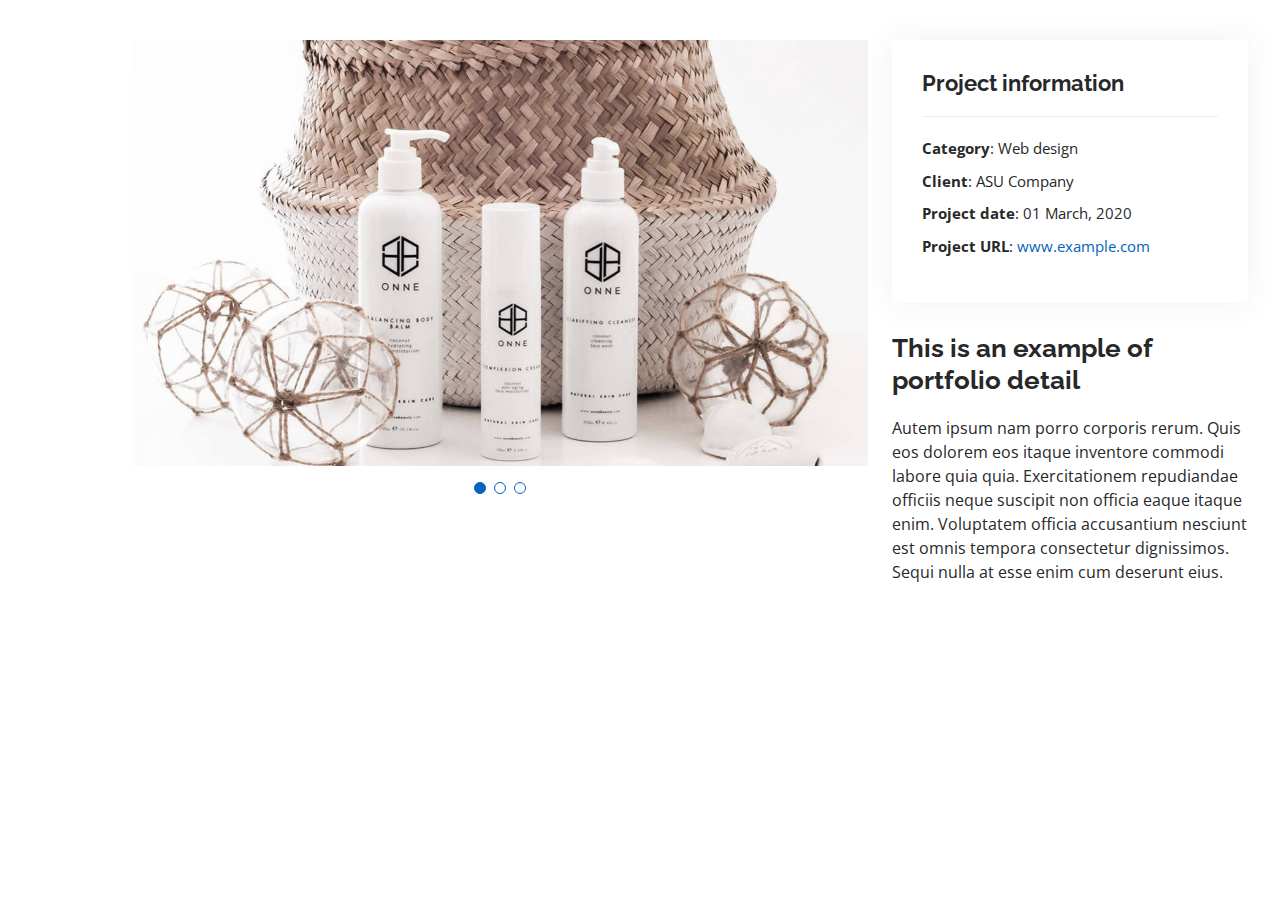
==== portfolio-details.html @ 49f3bea1 "commit inicial" ====
<!DOCTYPE html>
<html lang="en">

<head>
  <meta charset="utf-8">
  <meta content="width=device-width, initial-scale=1.0" name="viewport">

  <title>Portfolio Details - Personal Bootstrap Template</title>
  <meta content="" name="description">
  <meta content="" name="keywords">

  <!-- Favicons -->
  <link href="assets/img/favicon.png" rel="icon">
  <link href="assets/img/apple-touch-icon.png" rel="apple-touch-icon">

  <!-- Google Fonts -->
  <link href="https://fonts.googleapis.com/css?family=Open+Sans:300,300i,400,400i,600,600i,700,700i|Raleway:300,300i,400,400i,500,500i,600,600i,700,700i|Poppins:300,300i,400,400i,500,500i,600,600i,700,700i" rel="stylesheet">

  <!-- Vendor CSS Files -->
  <link href="assets/vendor/aos/aos.css" rel="stylesheet">
  <link href="assets/vendor/bootstrap/css/bootstrap.min.css" rel="stylesheet">
  <link href="assets/vendor/bootstrap-icons/bootstrap-icons.css" rel="stylesheet">
  <link href="assets/vendor/boxicons/css/boxicons.min.css" rel="stylesheet">
  <link href="assets/vendor/glightbox/css/glightbox.min.css" rel="stylesheet">
  <link href="assets/vendor/swiper/swiper-bundle.min.css" rel="stylesheet">

  <!-- Template Main CSS File -->
  <link href="assets/css/style.css" rel="stylesheet">

  <!-- =======================================================
  * Template Name: MyResume
  * Updated: Jul 27 2023 with Bootstrap v5.3.1
  * Template URL: https://bootstrapmade.com/free-html-bootstrap-template-my-resume/
  * Author: BootstrapMade.com
  * License: https://bootstrapmade.com/license/
  ======================================================== -->
</head>

<body>

  <main id="main">

    <!-- ======= Portfolio Details Section ======= -->
    <section id="portfolio-details" class="portfolio-details">
      <div class="container">

        <div class="row gy-4">

          <div class="col-lg-8">
            <div class="portfolio-details-slider swiper">
              <div class="swiper-wrapper align-items-center">

                <div class="swiper-slide">
                  <img src="assets/img/portfolio/portfolio-details-1.jpg" alt="">
                </div>

                <div class="swiper-slide">
                  <img src="assets/img/portfolio/portfolio-details-2.jpg" alt="">
                </div>

                <div class="swiper-slide">
                  <img src="assets/img/portfolio/portfolio-details-3.jpg" alt="">
                </div>

              </div>
              <div class="swiper-pagination"></div>
            </div>
          </div>

          <div class="col-lg-4">
            <div class="portfolio-info">
              <h3>Project information</h3>
              <ul>
                <li><strong>Category</strong>: Web design</li>
                <li><strong>Client</strong>: ASU Company</li>
                <li><strong>Project date</strong>: 01 March, 2020</li>
                <li><strong>Project URL</strong>: <a href="#">www.example.com</a></li>
              </ul>
            </div>
            <div class="portfolio-description">
              <h2>This is an example of portfolio detail</h2>
              <p>
                Autem ipsum nam porro corporis rerum. Quis eos dolorem eos itaque inventore commodi labore quia quia. Exercitationem repudiandae officiis neque suscipit non officia eaque itaque enim. Voluptatem officia accusantium nesciunt est omnis tempora consectetur dignissimos. Sequi nulla at esse enim cum deserunt eius.
              </p>
            </div>
          </div>

        </div>

      </div>
    </section><!-- End Portfolio Details Section -->

  </main><!-- End #main -->

  <div id="preloader"></div>
  <a href="#" class="back-to-top d-flex align-items-center justify-content-center"><i class="bi bi-arrow-up-short"></i></a>

  <!-- Vendor JS Files -->
  <script src="assets/vendor/purecounter/purecounter_vanilla.js"></script>
  <script src="assets/vendor/aos/aos.js"></script>
  <script src="assets/vendor/bootstrap/js/bootstrap.bundle.min.js"></script>
  <script src="assets/vendor/glightbox/js/glightbox.min.js"></script>
  <script src="assets/vendor/isotope-layout/isotope.pkgd.min.js"></script>
  <script src="assets/vendor/swiper/swiper-bundle.min.js"></script>
  <script src="assets/vendor/typed.js/typed.umd.js"></script>
  <script src="assets/vendor/waypoints/noframework.waypoints.js"></script>
  <script src="assets/vendor/php-email-form/validate.js"></script>

  <!-- Template Main JS File -->
  <script src="assets/js/main.js"></script>

</body>

</html>
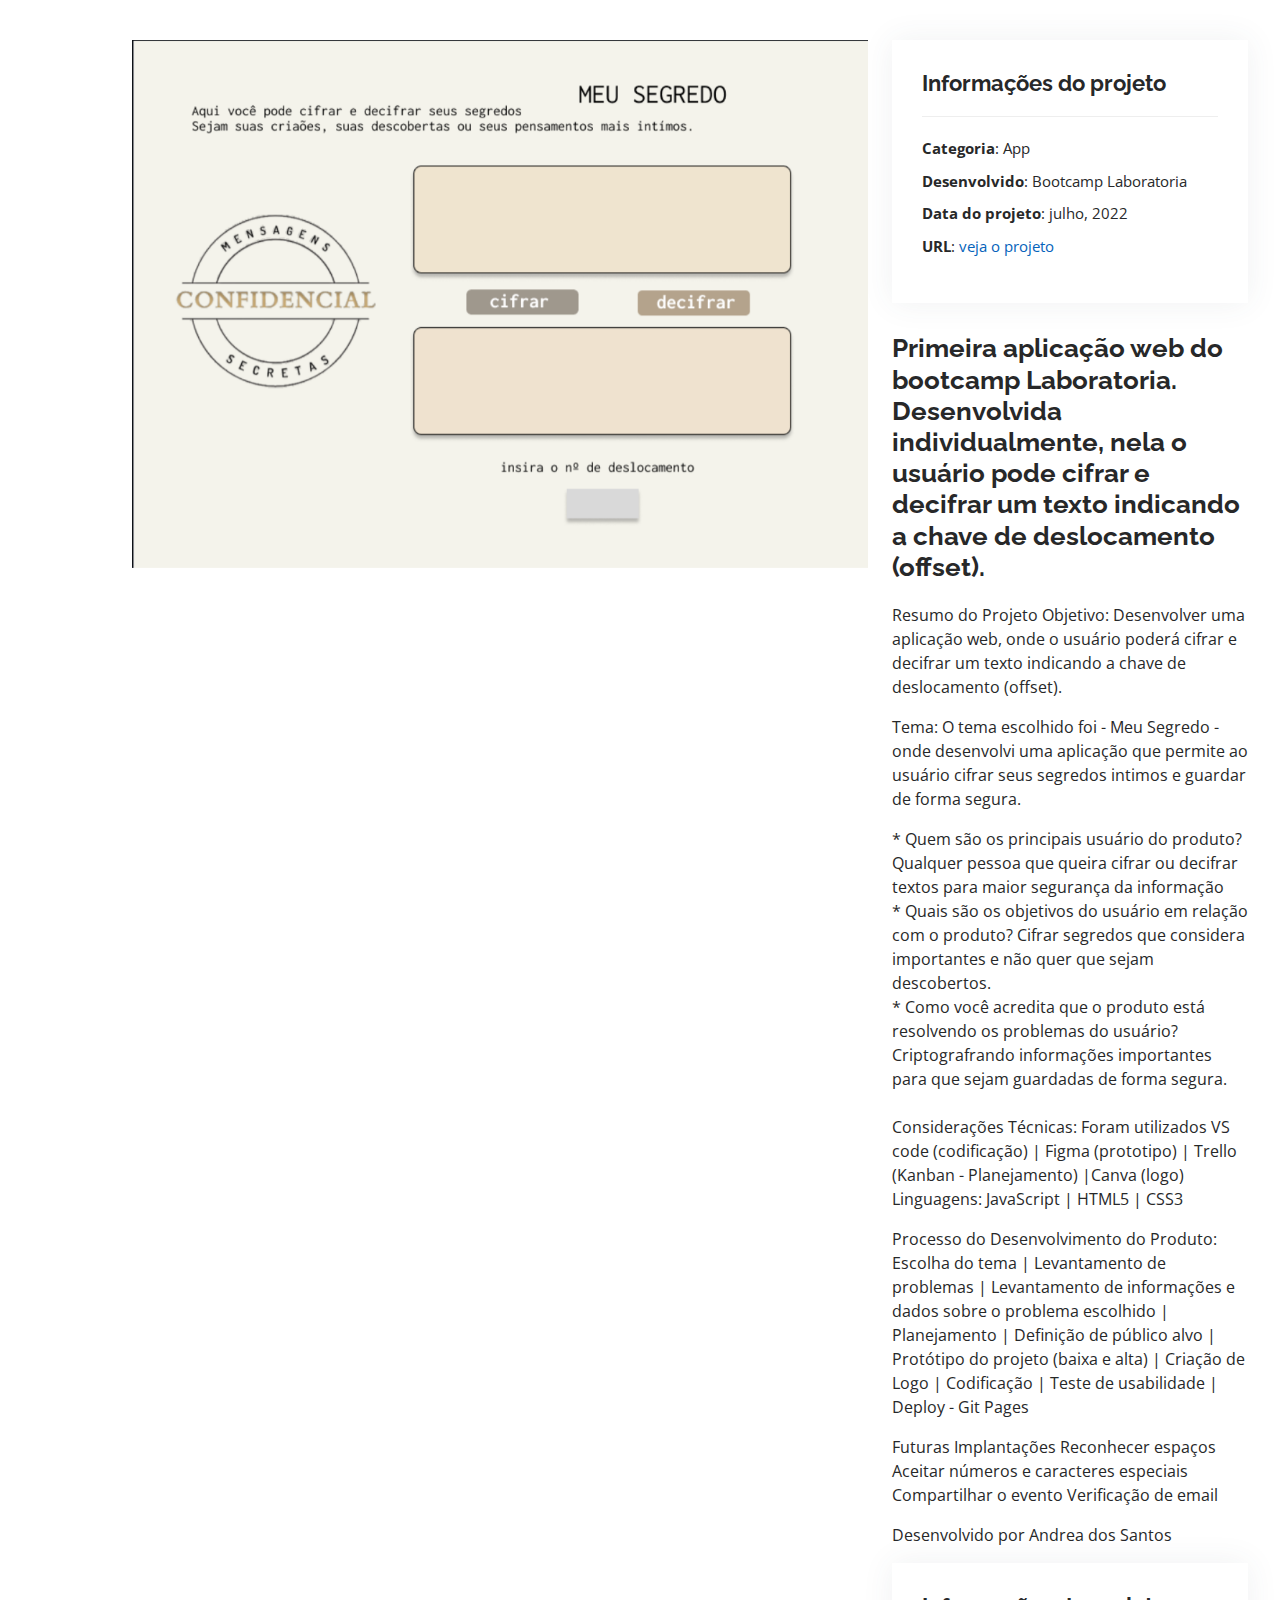
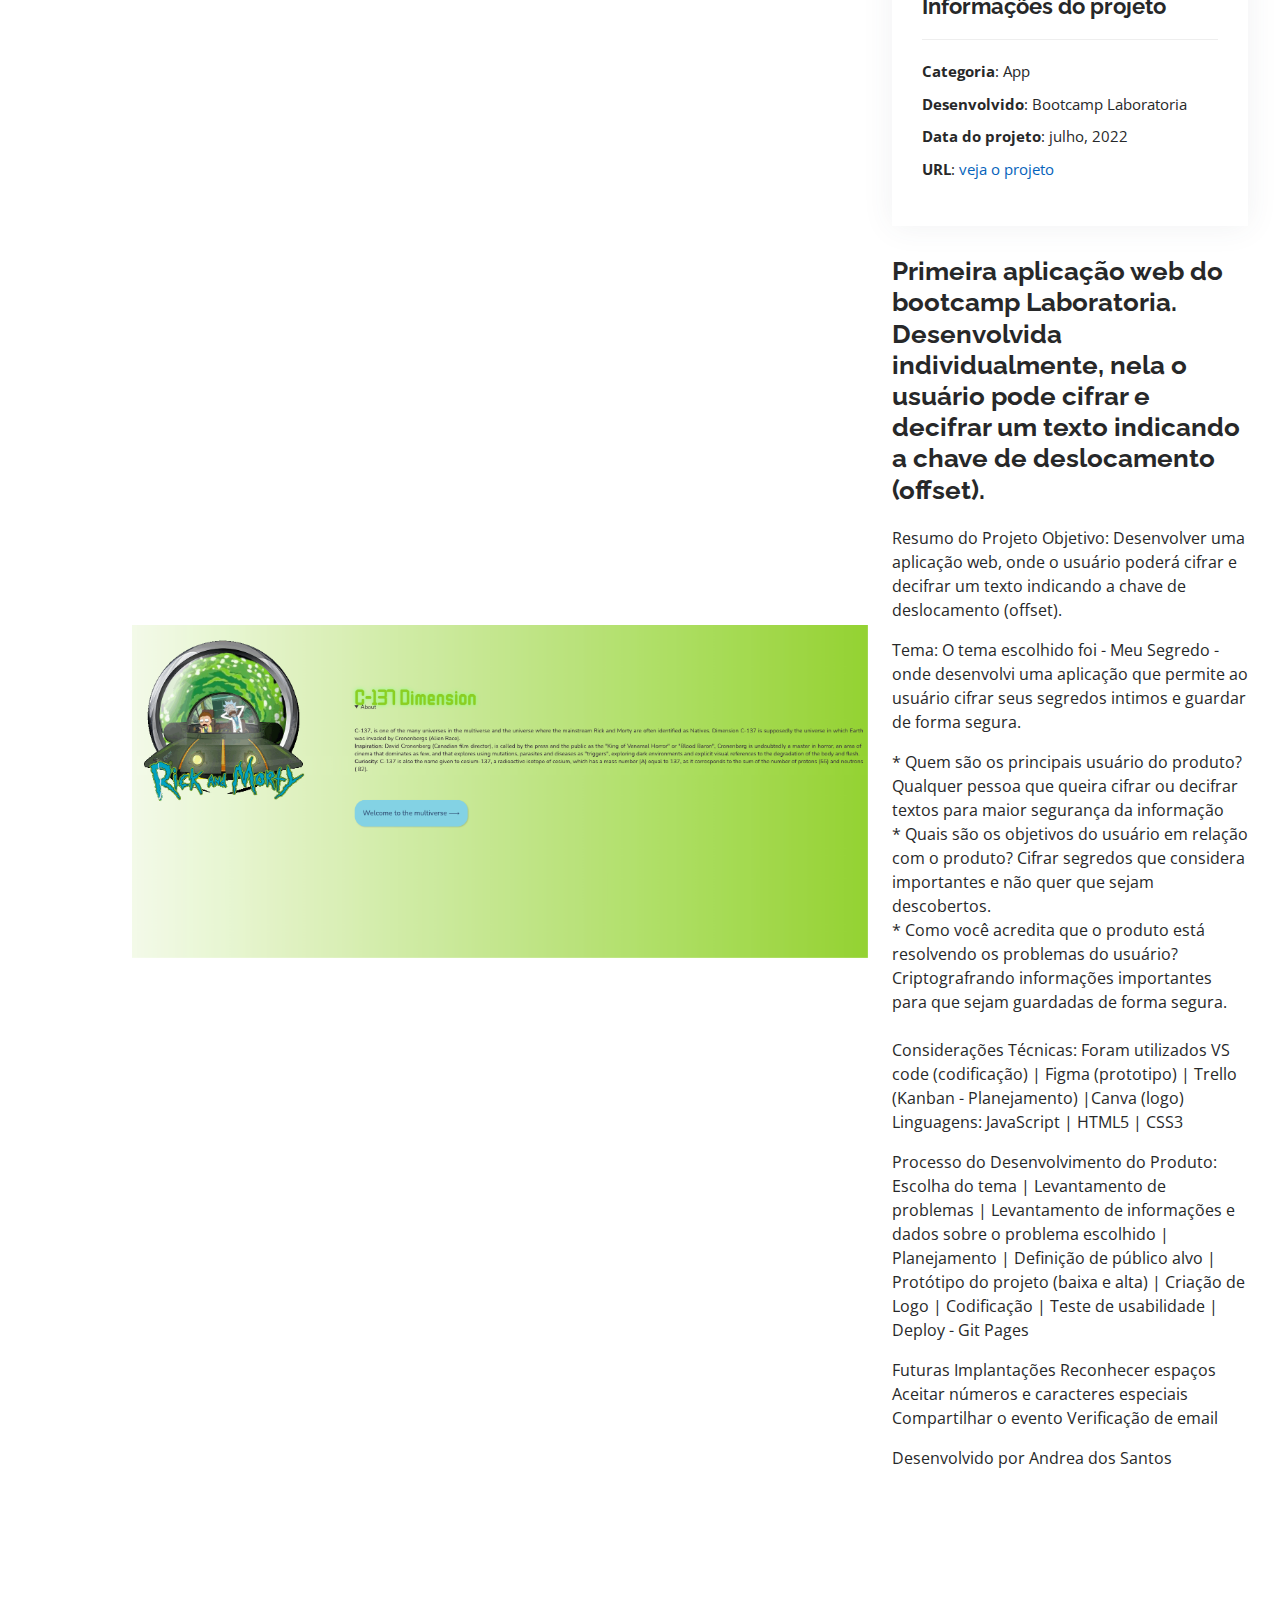
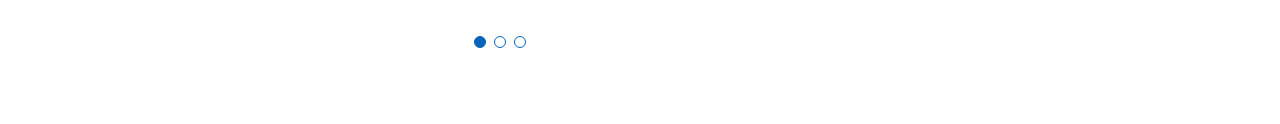
==== commit 9c088436: "fix: correção da palavra portfólio" ====
--- a/portfolio-details.html
+++ b/portfolio-details.html
@@ -14,7 +14,9 @@
   <link href="assets/img/apple-touch-icon.png" rel="apple-touch-icon">
 
   <!-- Google Fonts -->
-  <link href="https://fonts.googleapis.com/css?family=Open+Sans:300,300i,400,400i,600,600i,700,700i|Raleway:300,300i,400,400i,500,500i,600,600i,700,700i|Poppins:300,300i,400,400i,500,500i,600,600i,700,700i" rel="stylesheet">
+  <link
+    href="https://fonts.googleapis.com/css?family=Open+Sans:300,300i,400,400i,600,600i,700,700i|Raleway:300,300i,400,400i,500,500i,600,600i,700,700i|Poppins:300,300i,400,400i,500,500i,600,600i,700,700i"
+    rel="stylesheet">
 
   <!-- Vendor CSS Files -->
   <link href="assets/vendor/aos/aos.css" rel="stylesheet">
@@ -29,7 +31,7 @@
 
   <!-- =======================================================
   * Template Name: MyResume
-  * Updated: Jul 27 2023 with Bootstrap v5.3.1
+  * Updated: Jul 27 2023 with Bootstrap v5.3.1
   * Template URL: https://bootstrapmade.com/free-html-bootstrap-template-my-resume/
   * Author: BootstrapMade.com
   * License: https://bootstrapmade.com/license/
@@ -51,16 +53,9 @@
               <div class="swiper-wrapper align-items-center">
 
                 <div class="swiper-slide">
-                  <img src="assets/img/portfolio/portfolio-details-1.jpg" alt="">
-                </div>
-
-                <div class="swiper-slide">
-                  <img src="assets/img/portfolio/portfolio-details-2.jpg" alt="">
-                </div>
-
-                <div class="swiper-slide">
-                  <img src="assets/img/portfolio/portfolio-details-3.jpg" alt="">
-                </div>
+                  <img src="assets/img/portfolio/portfolio-1.jpg" alt="">
+                </div>
+
 
               </div>
               <div class="swiper-pagination"></div>
@@ -69,18 +64,149 @@
 
           <div class="col-lg-4">
             <div class="portfolio-info">
-              <h3>Project information</h3>
+              <h3>Informações do projeto</h3>
               <ul>
-                <li><strong>Category</strong>: Web design</li>
-                <li><strong>Client</strong>: ASU Company</li>
-                <li><strong>Project date</strong>: 01 March, 2020</li>
-                <li><strong>Project URL</strong>: <a href="#">www.example.com</a></li>
+                <li><strong>Categoria</strong>: App</li>
+                <li><strong>Desenvolvido</strong>: Bootcamp Laboratoria</li>
+                <li><strong>Data do projeto</strong>: julho, 2022</li>
+                <li><strong>URL</strong>: <a href="https://canzua.github.io/SAP008-cipher/">veja o projeto</a></li>
               </ul>
             </div>
             <div class="portfolio-description">
-              <h2>This is an example of portfolio detail</h2>
-              <p>
-                Autem ipsum nam porro corporis rerum. Quis eos dolorem eos itaque inventore commodi labore quia quia. Exercitationem repudiandae officiis neque suscipit non officia eaque itaque enim. Voluptatem officia accusantium nesciunt est omnis tempora consectetur dignissimos. Sequi nulla at esse enim cum deserunt eius.
+              <h2>Primeira aplicação web do bootcamp Laboratoria. Desenvolvida individualmente, nela o usuário pode
+                cifrar e decifrar um texto indicando a chave de deslocamento (offset).</h2>
+              <p>
+                Resumo do Projeto
+                Objetivo: Desenvolver uma aplicação web, onde o usuário poderá cifrar e decifrar um texto indicando a
+                chave de deslocamento (offset).
+              </p>
+              <p>
+                Tema: O tema escolhido foi - Meu Segredo - onde desenvolvi uma aplicação que permite ao usuário cifrar
+                seus segredos intimos e guardar de forma segura.
+
+              </p>
+              * Quem são os principais usuário do produto? Qualquer pessoa que queira cifrar ou decifrar textos para maior
+              segurança da informação
+              <br>
+              * Quais são os objetivos do usuário em relação com o produto? Cifrar segredos que considera importantes e
+              não quer que sejam descobertos.
+              <br>
+              * Como você acredita que o produto está resolvendo os problemas do usuário? Criptografrando informações
+              importantes para que sejam guardadas de forma segura.
+              <p><br>
+                Considerações Técnicas: Foram utilizados VS code (codificação) | Figma (prototipo) | Trello (Kanban - Planejamento) |Canva (logo)
+
+                Linguagens: JavaScript | HTML5 | CSS3
+
+              </p>
+              <p>
+                Processo do Desenvolvimento do Produto:
+                Escolha do tema |
+                Levantamento de problemas |
+                Levantamento de informações e dados sobre o problema escolhido |
+                Planejamento |
+                Definição de público alvo |
+                Protótipo do projeto (baixa e alta) |
+                Criação de Logo |
+                Codificação |
+                Teste de usabilidade |
+                Deploy - Git Pages
+              </p>
+              <p>
+                Futuras Implantações
+                Reconhecer espaços
+                Aceitar números e caracteres especiais
+                Compartilhar o evento
+                Verificação de email
+              </p>
+              Desenvolvido por Andrea dos Santos
+              </p>
+            </div>
+          </div>
+
+        </div>
+
+      </div>
+      <div class="container">
+
+        <div class="row gy-4">
+
+          <div class="col-lg-8">
+            <div class="portfolio-details-slider swiper">
+              <div class="swiper-wrapper align-items-center">
+
+                <div class="swiper-slide">
+                  <img src="assets/img/portfolio/portfolio-2.1.jpg" alt="">
+                </div>
+                <div class="swiper-slide">
+                  <img src="assets/img/portfolio/portfolio-2.2.jpg" alt="">
+                </div>
+                <div class="swiper-slide">
+                  <img src="assets/img/portfolio/portfolio-2.3.jpg" alt="">
+                </div>
+              </div>
+              <div class="swiper-pagination"></div>
+            </div>
+          </div>
+
+          <div class="col-lg-4">
+            <div class="portfolio-info">
+              <h3>Informações do projeto</h3>
+              <ul>
+                <li><strong>Categoria</strong>: App</li>
+                <li><strong>Desenvolvido</strong>: Bootcamp Laboratoria</li>
+                <li><strong>Data do projeto</strong>: julho, 2022</li>
+                <li><strong>URL</strong>: <a href="https://canzua.github.io/SAP008-cipher/">veja o projeto</a></li>
+              </ul>
+            </div>
+            <div class="portfolio-description">
+              <h2>Primeira aplicação web do bootcamp Laboratoria. Desenvolvida individualmente, nela o usuário pode
+                cifrar e decifrar um texto indicando a chave de deslocamento (offset).</h2>
+              <p>
+                Resumo do Projeto
+                Objetivo: Desenvolver uma aplicação web, onde o usuário poderá cifrar e decifrar um texto indicando a
+                chave de deslocamento (offset).
+              </p>
+              <p>
+                Tema: O tema escolhido foi - Meu Segredo - onde desenvolvi uma aplicação que permite ao usuário cifrar
+                seus segredos intimos e guardar de forma segura.
+
+              </p>
+              * Quem são os principais usuário do produto? Qualquer pessoa que queira cifrar ou decifrar textos para maior
+              segurança da informação
+              <br>
+              * Quais são os objetivos do usuário em relação com o produto? Cifrar segredos que considera importantes e
+              não quer que sejam descobertos.
+              <br>
+              * Como você acredita que o produto está resolvendo os problemas do usuário? Criptografrando informações
+              importantes para que sejam guardadas de forma segura.
+              <p><br>
+                Considerações Técnicas: Foram utilizados VS code (codificação) | Figma (prototipo) | Trello (Kanban - Planejamento) |Canva (logo)
+
+                Linguagens: JavaScript | HTML5 | CSS3
+
+              </p>
+              <p>
+                Processo do Desenvolvimento do Produto:
+                Escolha do tema |
+                Levantamento de problemas |
+                Levantamento de informações e dados sobre o problema escolhido |
+                Planejamento |
+                Definição de público alvo |
+                Protótipo do projeto (baixa e alta) |
+                Criação de Logo |
+                Codificação |
+                Teste de usabilidade |
+                Deploy - Git Pages
+              </p>
+              <p>
+                Futuras Implantações
+                Reconhecer espaços
+                Aceitar números e caracteres especiais
+                Compartilhar o evento
+                Verificação de email
+              </p>
+              Desenvolvido por Andrea dos Santos
               </p>
             </div>
           </div>
@@ -93,7 +219,8 @@
   </main><!-- End #main -->
 
   <div id="preloader"></div>
-  <a href="#" class="back-to-top d-flex align-items-center justify-content-center"><i class="bi bi-arrow-up-short"></i></a>
+  <a href="#" class="back-to-top d-flex align-items-center justify-content-center"><i
+      class="bi bi-arrow-up-short"></i></a>
 
   <!-- Vendor JS Files -->
   <script src="assets/vendor/purecounter/purecounter_vanilla.js"></script>
--- a/assets/css/style.css
+++ b/assets/css/style.css
@@ -274,7 +274,7 @@
 #hero {
   width: 100%;
   height: 100vh;
-  background: url("../img/hero-bg.jpg") top right no-repeat;
+  background: url("../img/hero-bg.jpg") center center no-repeat;
   background-size: cover;
   position: relative;
 }
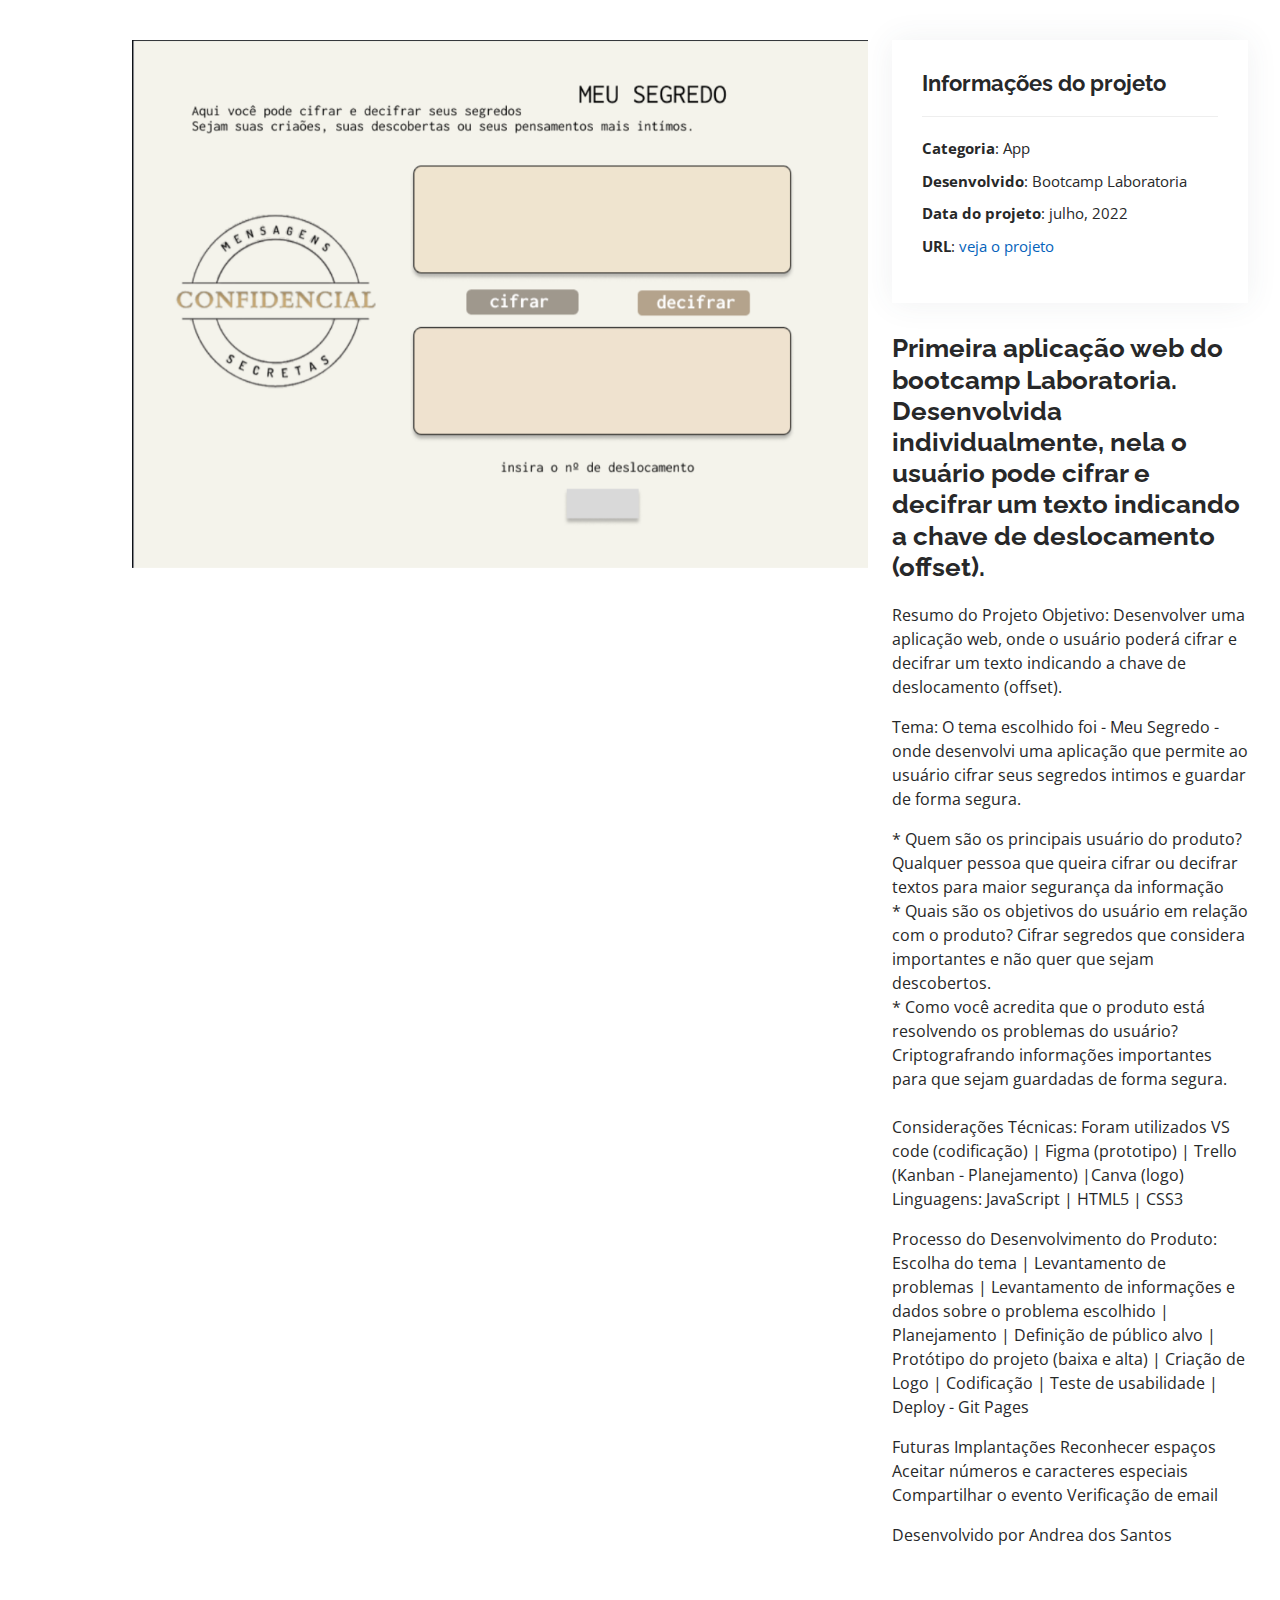
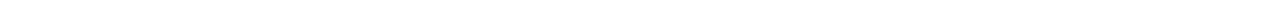
==== commit a3e368ae: "fix: correçao da seção portfolio, detalhes" ====
--- a/portfolio-details.html
+++ b/portfolio-details.html
@@ -127,93 +127,7 @@
         </div>
 
       </div>
-      <div class="container">
 
-        <div class="row gy-4">
-
-          <div class="col-lg-8">
-            <div class="portfolio-details-slider swiper">
-              <div class="swiper-wrapper align-items-center">
-
-                <div class="swiper-slide">
-                  <img src="assets/img/portfolio/portfolio-2.1.jpg" alt="">
-                </div>
-                <div class="swiper-slide">
-                  <img src="assets/img/portfolio/portfolio-2.2.jpg" alt="">
-                </div>
-                <div class="swiper-slide">
-                  <img src="assets/img/portfolio/portfolio-2.3.jpg" alt="">
-                </div>
-              </div>
-              <div class="swiper-pagination"></div>
-            </div>
-          </div>
-
-          <div class="col-lg-4">
-            <div class="portfolio-info">
-              <h3>Informações do projeto</h3>
-              <ul>
-                <li><strong>Categoria</strong>: App</li>
-                <li><strong>Desenvolvido</strong>: Bootcamp Laboratoria</li>
-                <li><strong>Data do projeto</strong>: julho, 2022</li>
-                <li><strong>URL</strong>: <a href="https://canzua.github.io/SAP008-cipher/">veja o projeto</a></li>
-              </ul>
-            </div>
-            <div class="portfolio-description">
-              <h2>Primeira aplicação web do bootcamp Laboratoria. Desenvolvida individualmente, nela o usuário pode
-                cifrar e decifrar um texto indicando a chave de deslocamento (offset).</h2>
-              <p>
-                Resumo do Projeto
-                Objetivo: Desenvolver uma aplicação web, onde o usuário poderá cifrar e decifrar um texto indicando a
-                chave de deslocamento (offset).
-              </p>
-              <p>
-                Tema: O tema escolhido foi - Meu Segredo - onde desenvolvi uma aplicação que permite ao usuário cifrar
-                seus segredos intimos e guardar de forma segura.
-
-              </p>
-              * Quem são os principais usuário do produto? Qualquer pessoa que queira cifrar ou decifrar textos para maior
-              segurança da informação
-              <br>
-              * Quais são os objetivos do usuário em relação com o produto? Cifrar segredos que considera importantes e
-              não quer que sejam descobertos.
-              <br>
-              * Como você acredita que o produto está resolvendo os problemas do usuário? Criptografrando informações
-              importantes para que sejam guardadas de forma segura.
-              <p><br>
-                Considerações Técnicas: Foram utilizados VS code (codificação) | Figma (prototipo) | Trello (Kanban - Planejamento) |Canva (logo)
-
-                Linguagens: JavaScript | HTML5 | CSS3
-
-              </p>
-              <p>
-                Processo do Desenvolvimento do Produto:
-                Escolha do tema |
-                Levantamento de problemas |
-                Levantamento de informações e dados sobre o problema escolhido |
-                Planejamento |
-                Definição de público alvo |
-                Protótipo do projeto (baixa e alta) |
-                Criação de Logo |
-                Codificação |
-                Teste de usabilidade |
-                Deploy - Git Pages
-              </p>
-              <p>
-                Futuras Implantações
-                Reconhecer espaços
-                Aceitar números e caracteres especiais
-                Compartilhar o evento
-                Verificação de email
-              </p>
-              Desenvolvido por Andrea dos Santos
-              </p>
-            </div>
-          </div>
-
-        </div>
-
-      </div>
     </section><!-- End Portfolio Details Section -->
 
   </main><!-- End #main -->
